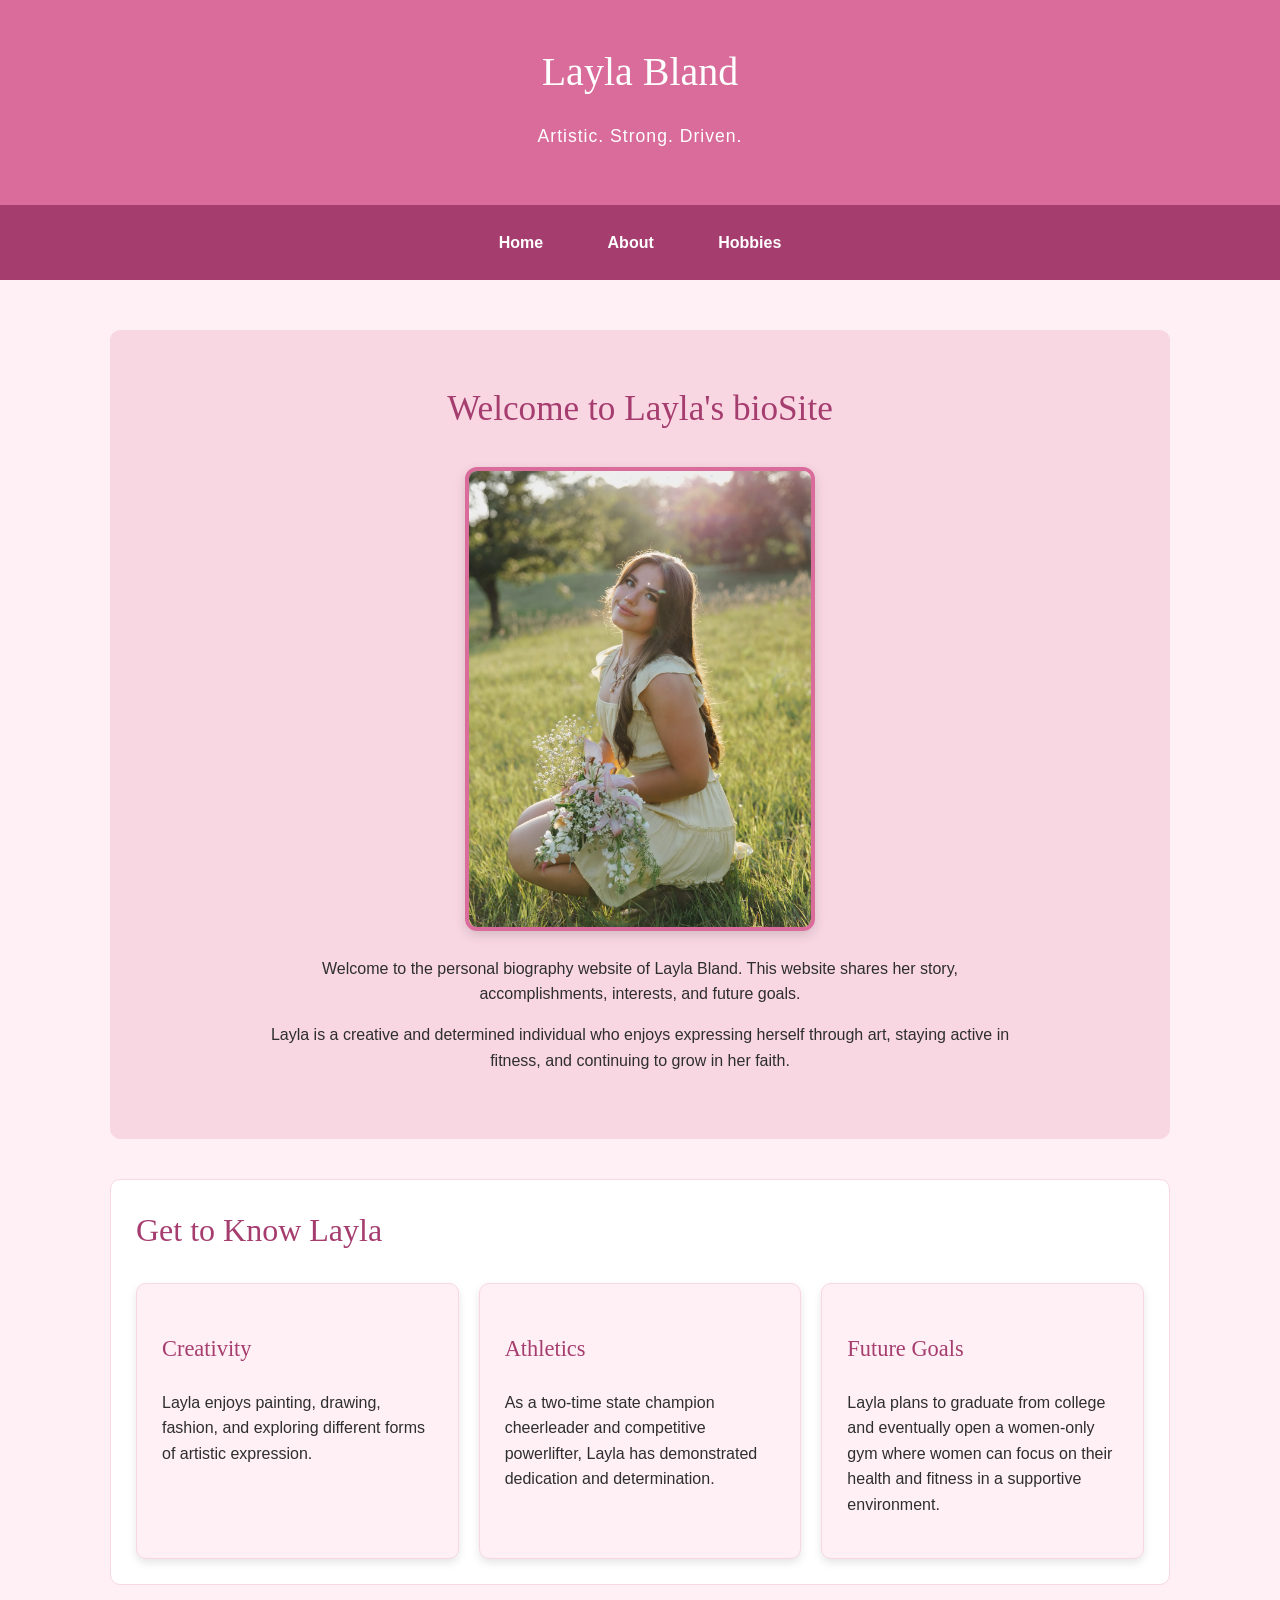
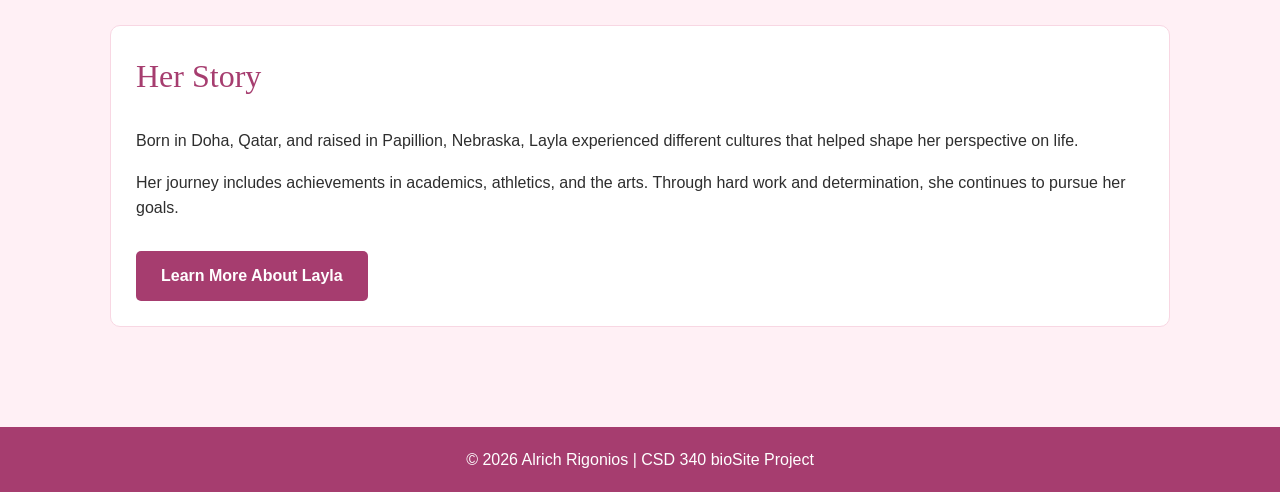
==== index.html @ e9bb3304 "Assignment 6.3 bioSite Development" ====
<!DOCTYPE html>
<html lang="en">

<head>
    <!--
        Alrich Rigonios
        CSD 340 - Assignment 6.3
        bioSite Development - Homepage
    -->

    <meta charset="UTF-8">
    <meta name="viewport" content="width=device-width, initial-scale=1.0">

    <title>Layla Bland | bioSite</title>
    <link rel="stylesheet" href="style.css">
</head>

<body>

    <header>
        <h1>Layla Bland</h1>
        <p>Artistic. Strong. Driven.</p>
    </header>

    <nav aria-label="Main navigation">
        <a href="index.html">Home</a>
        <a href="about.html">About</a>
        <a href="hobbies.html">Hobbies</a>
    </nav>

    <main>

        <!-- Homepage Hero Section -->
        <section class="hero">

            <h2>Welcome to Layla's bioSite</h2>

            <img src="images/portrait.jpg"
                 alt="Layla Bland posing outdoors in a field"
                 class="hero-image">

            <p>
                Welcome to the personal biography website
                of Layla Bland. This website shares her
                story, accomplishments, interests, and
                future goals.
            </p>

            <p>
                Layla is a creative and determined individual
                who enjoys expressing herself through art,
                staying active in fitness, and continuing
                to grow in her faith.
            </p>

        </section>

        <!-- Highlights Section -->
        <section class="highlights">

            <h2>Get to Know Layla</h2>

            <div class="card-container">

                <div class="card">
                    <h3>Creativity</h3>

                    <p>
                        Layla enjoys painting, drawing,
                        fashion, and exploring different
                        forms of artistic expression.
                    </p>
                </div>

                <div class="card">
                    <h3>Athletics</h3>

                    <p>
                        As a two-time state champion
                        cheerleader and competitive
                        powerlifter, Layla has demonstrated
                        dedication and determination.
                    </p>
                </div>

                <div class="card">
                    <h3>Future Goals</h3>

                    <p>
                        Layla plans to graduate from college
                        and eventually open a women-only gym
                        where women can focus on their health
                        and fitness in a supportive environment.
                    </p>
                </div>

            </div>

        </section>

        <!-- About Preview Section -->
        <section class="about-preview">

            <h2>Her Story</h2>

            <p>
                Born in Doha, Qatar, and raised in
                Papillion, Nebraska, Layla experienced
                different cultures that helped shape
                her perspective on life.
            </p>

            <p>
                Her journey includes achievements in
                academics, athletics, and the arts.
                Through hard work and determination,
                she continues to pursue her goals.
            </p>

            <a class="button" href="about.html">
                Learn More About Layla
            </a>

        </section>

    </main>

    <footer>
        <p>
            &copy; 2026 Alrich Rigonios |
            CSD 340 bioSite Project
        </p>
    </footer>

</body>
</html>
---- style.css ----
/*
    Alrich Rigonios
    CSD 340 - Assignment 6.3
    Layla Bland bioSite - Pink Theme
*/

* {
    box-sizing: border-box;
}

body {
    margin: 0;
    padding: 0;
    background-color: #FFF0F5;
    color: #2E2E2E;
    font-family: Arial, Helvetica, sans-serif;
    font-size: 16px;
    line-height: 1.6;
}

/* Header */

header {
    background-color: #D96C9B;
    color: white;
    text-align: center;
    padding: 40px 20px;
}

header h1 {
    font-family: Georgia, serif;
    font-size: 2.5rem;
    font-weight: 400;
    margin: 0;
}

header p {
    font-size: 1.1rem;
    letter-spacing: 1px;
}

/* Navigation */

nav {
    background-color: #A63D6F;
    text-align: center;
    padding: 15px;
}

nav a {
    color: white;
    text-decoration: none;
    font-weight: bold;
    margin: 0 20px;
    padding: 10px;
    display: inline-block;
}

nav a:hover,
nav a:focus-visible {
    background-color: #F8D7E3;
    color: #A63D6F;
    border-radius: 5px;
}

/* Main Content */

main {
    max-width: 1100px;
    margin: 30px auto;
    padding: 20px;
}

section {
    margin-bottom: 40px;
    padding: 25px;
    background-color: white;
    border-radius: 10px;
    border: 1px solid #F8D7E3;
}

h2 {
    font-family: Georgia, serif;
    color: #A63D6F;
    font-size: 2rem;
    font-weight: 400;
    margin-top: 0;
}

h3 {
    font-family: Georgia, serif;
    color: #A63D6F;
    font-size: 1.4rem;
    font-weight: 400;
}

p {
    margin-bottom: 15px;
}

/* Homepage Hero */

.hero {
    text-align: center;
    padding: 50px 30px;
    background-color: #F8D7E3;
}

.hero h2 {
    font-size: 2.2rem;
}

.hero p {
    max-width: 750px;
    margin: 15px auto;
}

/* Cards */

.card-container {
    display: flex;
    flex-wrap: wrap;
    gap: 20px;
    justify-content: center;
}

.card {
    background-color: #FFF0F5;
    padding: 25px;
    border: 1px solid #F8D7E3;
    border-radius: 10px;
    box-shadow: 0 4px 8px rgba(0, 0, 0, 0.1);
    flex: 1 1 250px;
    transition: 0.3s;
}

.card:hover {
    box-shadow: 0 8px 16px rgba(0, 0, 0, 0.2);
    transform: translateY(-3px);
}

/* Biography */

.biography {
    padding: 35px;
}

.biography p {
    text-align: left;
    line-height: 1.8;
}

.accomplishments {
    text-align: center;
}

/* Hobbies */

.hobbies-intro {
    text-align: center;
}

.hobbies .card {
    margin-bottom: 25px;
}

.other-interests ul {
    padding-left: 30px;
}

.other-interests li {
    margin-bottom: 10px;
}

/* Buttons */

.button {
    display: inline-block;
    background-color: #A63D6F;
    color: white;
    text-decoration: none;
    padding: 12px 25px;
    border-radius: 5px;
    font-weight: bold;
    margin-top: 15px;
}

.button:hover,
.button:focus-visible {
    background-color: #D96C9B;
    color: white;
}

/* Links */

a {
    color: #A63D6F;
}

a:hover {
    color: #D96C9B;
}

/* Footer */

footer {
    background-color: #A63D6F;
    color: white;
    text-align: center;
    padding: 20px;
    margin-top: 40px;
}

footer p {
    margin: 0;
}

/* Responsive Design */

@media screen and (max-width: 600px) {
    header h1 {
        font-size: 2rem;
    }

    nav a {
        margin: 5px;
        padding: 8px;
    }

    main {
        margin: 15px auto;
        padding: 10px;
    }

    section {
        padding: 20px;
    }

    .card-container {
        flex-direction: column;
    }

    h2 {
        font-size: 1.6rem;
    }
}

/* Layla's Homepage Portrait */

.hero-image {
    display: block;
    width: 100%;
    max-width: 350px;
    height: auto;
    margin: 25px auto;
    border-radius: 12px;
    border: 4px solid #D96C9B;
    box-shadow: 0 4px 12px rgba(0, 0, 0, 0.15);
}

/* Accomplishment and Hobby Images */

.card-image {
    display: block;
    width: 100%;
    height: 250px;
    object-fit: cover;
    object-position: center;
    border-radius: 10px;
    border: 3px solid #D96C9B;
    margin-bottom: 20px;
}

.accomplishments .card {
    text-align: center;
}

.accomplishments .card-image {
    object-position: center top;
}

/* Hobby Image Styling */

.hobbies .card-image {
    width: 100%;
    height: 300px;
    object-fit: contain;
    background-color: #FFF0F5;
    border: 3px solid #D96C9B;
    border-radius: 10px;
    margin-bottom: 20px;
}

.hobbies .card {
    max-width: 850px;
    margin: 0 auto 30px;
}
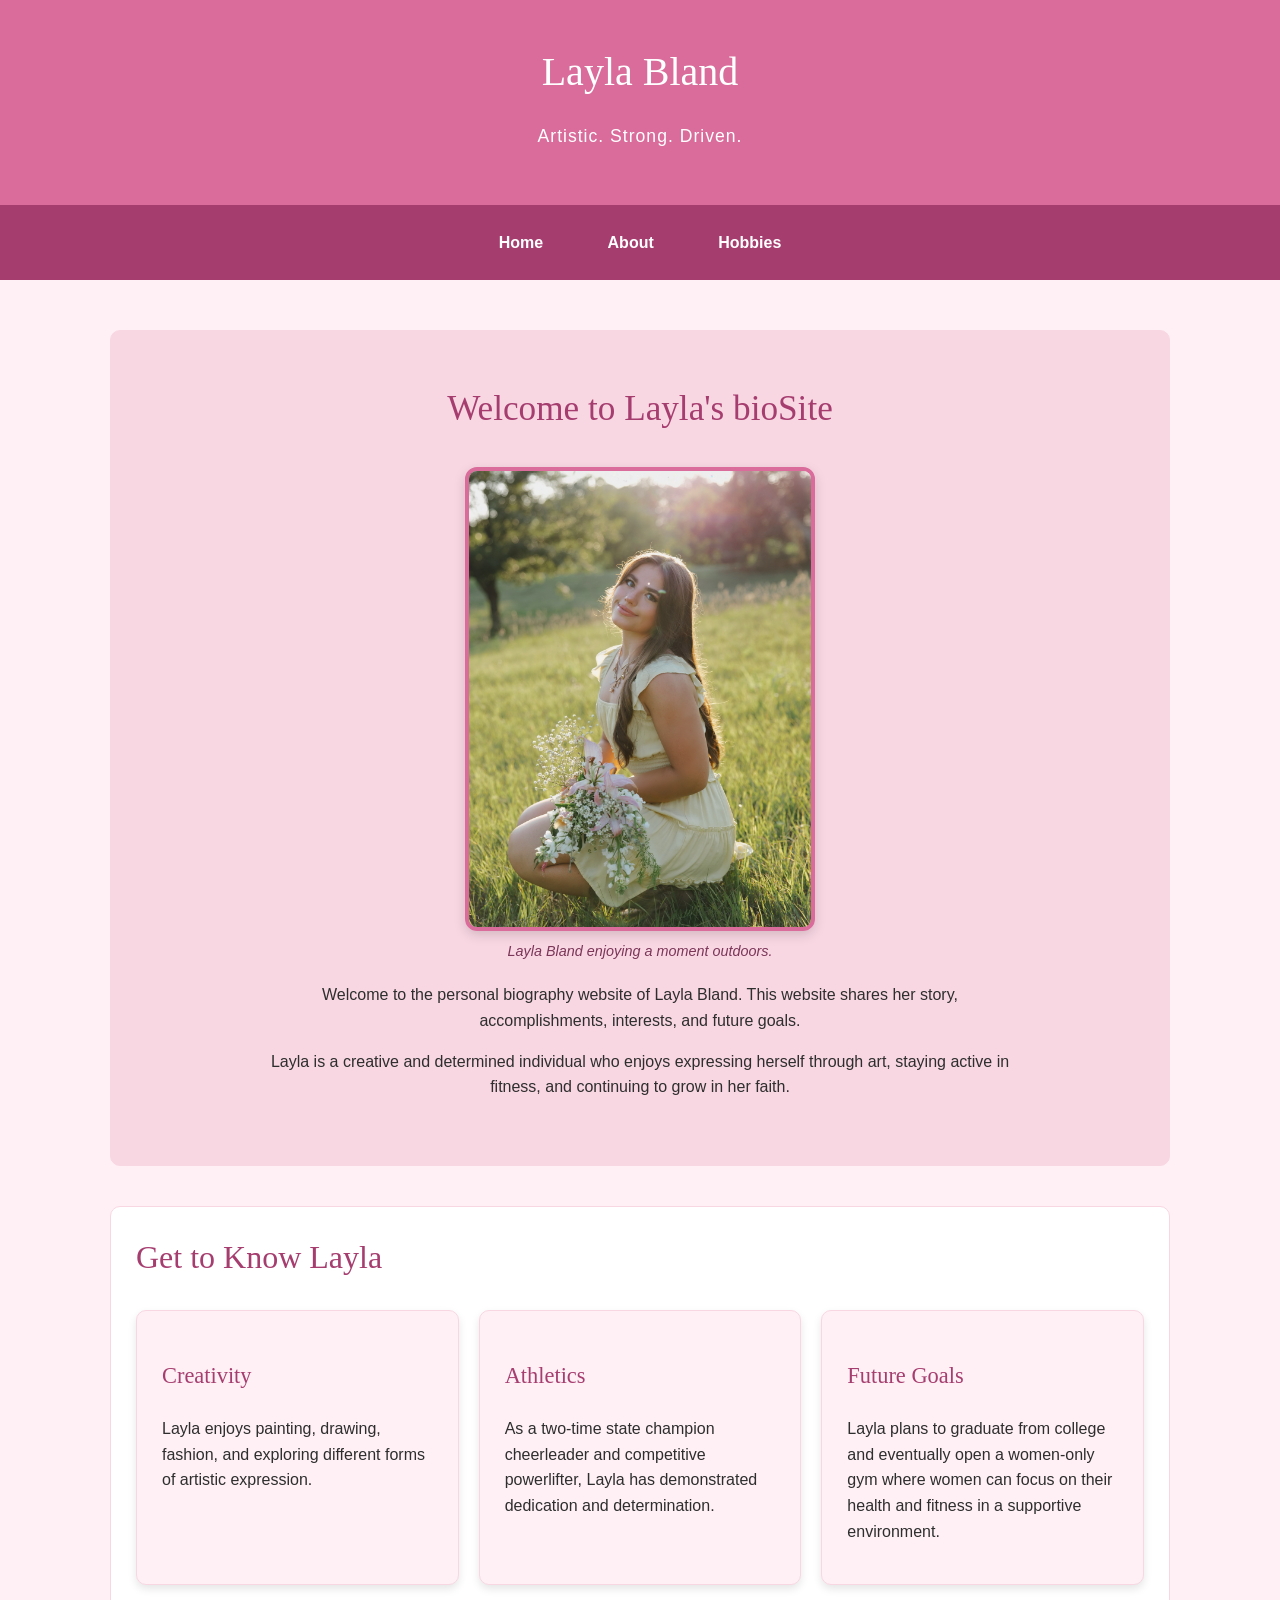
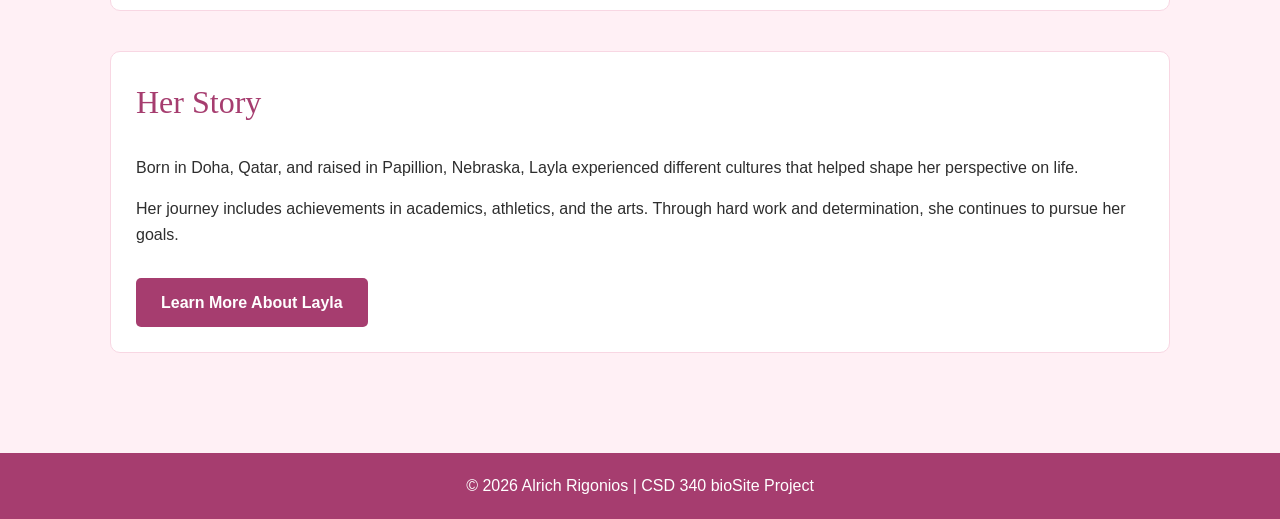
==== commit 09c112ac: "Assignment 7.2 bioSite Development" ====
--- a/index.html
+++ b/index.html
@@ -5,7 +5,7 @@
 <head>
     <!--
         Alrich Rigonios
-        CSD 340 - Assignment 6.3
+        CSD 340 - Assignment 7.2
         bioSite Development - Homepage
     -->
 
@@ -36,9 +36,15 @@
 
             <h2>Welcome to Layla's bioSite</h2>
 
-            <img src="images/portrait.jpg"
-                 alt="Layla Bland posing outdoors in a field"
-                 class="hero-image">
+            <figure>
+                <img src="images/portrait.jpg"
+                     alt="Layla Bland posing outdoors in a field"
+                     class="hero-image">
+
+                <figcaption>
+                    Layla Bland enjoying a moment outdoors.
+                </figcaption>
+            </figure>
 
             <p>
                 Welcome to the personal biography website
--- a/style.css
+++ b/style.css
@@ -1,9 +1,11 @@
 
 /*
     Alrich Rigonios
-    CSD 340 - Assignment 6.3
+    CSD 340 - Assignment 7.2
     Layla Bland bioSite - Pink Theme
 */
+
+/* Global Styles */
 
 * {
     box-sizing: border-box;
@@ -132,6 +134,7 @@
     border-radius: 10px;
     box-shadow: 0 4px 8px rgba(0, 0, 0, 0.1);
     flex: 1 1 250px;
+    min-width: 0;
     transition: 0.3s;
 }
 
@@ -162,7 +165,8 @@
 }
 
 .hobbies .card {
-    margin-bottom: 25px;
+    max-width: 850px;
+    margin: 0 auto 30px;
 }
 
 .other-interests ul {
@@ -171,6 +175,12 @@
 
 .other-interests li {
     margin-bottom: 10px;
+}
+
+/* Contact Section */
+
+.contact {
+    text-align: center;
 }
 
 /* Buttons */
@@ -202,64 +212,24 @@
     color: #D96C9B;
 }
 
-/* Footer */
-
-footer {
-    background-color: #A63D6F;
-    color: white;
-    text-align: center;
-    padding: 20px;
-    margin-top: 40px;
-}
-
-footer p {
-    margin: 0;
-}
-
-/* Responsive Design */
-
-@media screen and (max-width: 600px) {
-    header h1 {
-        font-size: 2rem;
-    }
-
-    nav a {
-        margin: 5px;
-        padding: 8px;
-    }
-
-    main {
-        margin: 15px auto;
-        padding: 10px;
-    }
-
-    section {
-        padding: 20px;
-    }
-
-    .card-container {
-        flex-direction: column;
-    }
-
-    h2 {
-        font-size: 1.6rem;
-    }
-}
-
-/* Layla's Homepage Portrait */
+/* Images and Captions */
+
+figure {
+    margin: 20px auto;
+    max-width: 100%;
+    text-align: center;
+}
 
 .hero-image {
     display: block;
     width: 100%;
     max-width: 350px;
     height: auto;
-    margin: 25px auto;
+    margin: 25px auto 10px;
     border-radius: 12px;
     border: 4px solid #D96C9B;
     box-shadow: 0 4px 12px rgba(0, 0, 0, 0.15);
 }
-
-/* Accomplishment and Hobby Images */
 
 .card-image {
     display: block;
@@ -269,8 +239,19 @@
     object-position: center;
     border-radius: 10px;
     border: 3px solid #D96C9B;
-    margin-bottom: 20px;
-}
+    margin-bottom: 10px;
+}
+
+figcaption {
+    color: #7B3658;
+    font-size: 0.9rem;
+    font-style: italic;
+    line-height: 1.5;
+    margin-top: 10px;
+    text-align: center;
+}
+
+/* Accomplishment Images */
 
 .accomplishments .card {
     text-align: center;
@@ -280,7 +261,7 @@
     object-position: center top;
 }
 
-/* Hobby Image Styling */
+/* Hobby Images */
 
 .hobbies .card-image {
     width: 100%;
@@ -289,10 +270,77 @@
     background-color: #FFF0F5;
     border: 3px solid #D96C9B;
     border-radius: 10px;
-    margin-bottom: 20px;
-}
-
-.hobbies .card {
-    max-width: 850px;
-    margin: 0 auto 30px;
-}
+    margin-bottom: 10px;
+}
+
+/* Footer */
+
+footer {
+    background-color: #A63D6F;
+    color: white;
+    text-align: center;
+    padding: 20px;
+    margin-top: 40px;
+}
+
+footer p {
+    margin: 0;
+}
+
+/* Responsive Design */
+
+@media screen and (max-width: 600px) {
+
+    header h1 {
+        font-size: 2rem;
+    }
+
+    nav a {
+        margin: 5px;
+        padding: 8px;
+    }
+
+    main {
+        margin: 15px auto;
+        padding: 10px;
+    }
+
+    section {
+        padding: 20px;
+    }
+
+    .biography {
+        padding: 20px;
+    }
+
+    .card-container {
+        flex-direction: column;
+    }
+
+    .card {
+        padding: 15px;
+    }
+
+    h2 {
+        font-size: 1.6rem;
+    }
+
+    .hero {
+        padding: 30px 15px;
+    }
+
+    .hero h2 {
+        font-size: 1.8rem;
+    }
+
+    .card-image,
+    .hobbies .card-image {
+        height: auto;
+        max-height: 300px;
+        object-fit: contain;
+    }
+
+    figcaption {
+        font-size: 0.85rem;
+    }
+}
